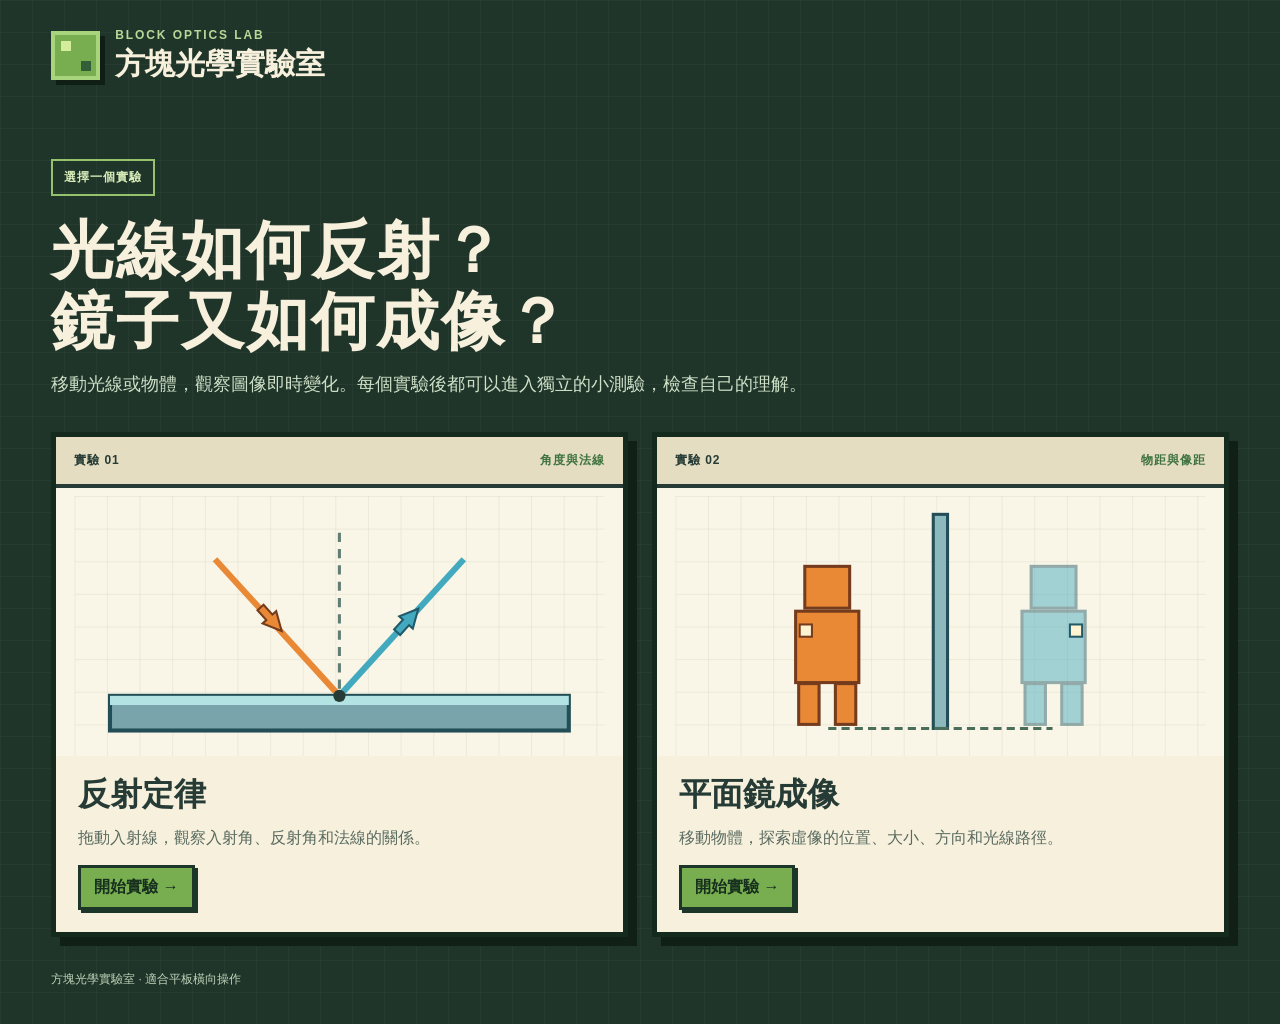
==== index.html @ 4ec4e585 "Add interactive optics simulators and quizzes" ====
<!doctype html>
<html lang="zh-Hant">
<head>
  <meta charset="utf-8">
  <meta name="viewport" content="width=device-width, initial-scale=1">
  <meta name="theme-color" content="#203529">
  <title>方塊光學實驗室｜選擇實驗</title>
  <style>
    :root { font-family: "Noto Sans TC", "PingFang TC", "Microsoft JhengHei", sans-serif; color: #f6f0dc; background: #203529; }
    * { box-sizing: border-box; }
    body { margin: 0; min-width: 320px; }
    .page { min-height: 100vh; padding: 28px clamp(18px, 4vw, 58px) 36px; background-color: #203529; background-image: linear-gradient(#ffffff08 1px, transparent 1px), linear-gradient(90deg, #ffffff08 1px, transparent 1px); background-size: 32px 32px; }
    .wrap { max-width: 1320px; margin-inline: auto; }
    .brand { display: flex; align-items: center; gap: 15px; }
    .brand-mark { width: 49px; height: 49px; flex: none; border: 4px solid #a8d47d; background: #78ad50; box-shadow: 5px 5px 0 #101f16; position: relative; }
    .brand-mark::before, .brand-mark::after { content: ""; position: absolute; width: 10px; height: 10px; background: #d3ed9c; }
    .brand-mark::before { top: 6px; left: 6px; }
    .brand-mark::after { bottom: 5px; right: 5px; background: #315f38; }
    .brand p { margin: 0 0 3px; color: #b7d997; font-size: 12px; font-weight: 900; letter-spacing: .16em; }
    .brand h1 { margin: 0; font-size: clamp(20px, 2.4vw, 30px); line-height: 1.25; }
    .hero { max-width: 850px; margin: clamp(45px, 6vw, 90px) 0 31px; }
    .tag { display: inline-block; padding: 8px 11px; border: 2px solid #96c16d; color: #d7ecb8; font-size: 12px; font-weight: 900; letter-spacing: .08em; }
    .hero h2 { margin: 19px 0 13px; font-size: clamp(34px, 5vw, 63px); letter-spacing: .03em; line-height: 1.12; }
    .hero p { margin: 0; color: #cee0c8; font-size: clamp(15px, 1.6vw, 18px); line-height: 1.75; }
    .cards { display: grid; grid-template-columns: repeat(2, minmax(0, 1fr)); gap: 24px; }
    .lab-card { display: flex; flex-direction: column; min-width: 0; overflow: hidden; border: 5px solid #142a1d; background: #f6f0dc; color: #263b35; text-decoration: none; box-shadow: 9px 9px 0 #102017; transition: transform .15s, box-shadow .15s; }
    .lab-card:hover { transform: translate(-3px, -3px); box-shadow: 12px 12px 0 #102017; }
    .lab-card:focus-visible { outline: 4px solid #e98936; outline-offset: 5px; }
    .card-top { display: flex; align-items: center; justify-content: space-between; gap: 15px; padding: 15px 18px; background: #e5ddc2; border-bottom: 4px solid #263b35; font-size: 12px; font-weight: 900; letter-spacing: .08em; }
    .card-top span:last-child { color: #3f733f; }
    .preview { padding: 8px 10px 0; background: #f9f5e7; }
    .preview svg { display: block; width: 100%; height: auto; max-height: 260px; }
    .card-info { display: flex; flex-direction: column; gap: 8px; flex: 1; padding: 17px 22px 22px; }
    .card-info h3 { margin: 0; font-size: clamp(23px, 2.6vw, 32px); }
    .card-info p { margin: 0; color: #596a60; line-height: 1.6; }
    .card-action { display: inline-block; align-self: flex-start; margin-top: 7px; padding: 9px 13px; border: 3px solid #1c3729; background: #78ad50; color: #17301e; box-shadow: 3px 3px 0 #1c3729; font-weight: 900; }
    footer { margin-top: 34px; color: #bed4ba; font-size: 12px; }
    @media (max-width: 780px) { .cards { grid-template-columns: 1fr; } }
    @media (max-width: 420px) { .page { padding: 18px 13px 28px; } .lab-card { box-shadow: 5px 5px 0 #102017; } }
  </style>
</head>
<body>
  <main class="page">
    <div class="wrap">
      <header class="brand">
        <div class="brand-mark" aria-hidden="true"></div>
        <div><p>BLOCK OPTICS LAB</p><h1>方塊光學實驗室</h1></div>
      </header>

      <section class="hero" aria-labelledby="main-title">
        <span class="tag">選擇一個實驗</span>
        <h2 id="main-title">光線如何反射？<br>鏡子又如何成像？</h2>
        <p>移動光線或物體，觀察圖像即時變化。每個實驗後都可以進入獨立的小測驗，檢查自己的理解。</p>
      </section>

      <div class="cards">
        <a class="lab-card" href="reflection.html" aria-label="進入反射定律模擬器">
          <div class="card-top"><span>實驗 01</span><span>角度與法線</span></div>
          <div class="preview">
            <svg viewBox="0 0 520 255" role="img" aria-label="光線射向平面鏡後反射的預覽圖">
              <defs><pattern id="reflect-grid" width="32" height="32" patternUnits="userSpaceOnUse"><path d="M32 0H0V32" fill="none" stroke="#dfdfcc"/></pattern></defs>
              <rect width="520" height="255" fill="#f9f5e7"/><rect width="520" height="255" fill="url(#reflect-grid)"/>
              <rect x="35" y="196" width="450" height="34" fill="#7aa4ab" stroke="#244e57" stroke-width="4"/><rect x="35" y="196" width="450" height="9" fill="#b4e3e4"/>
              <path d="M260 36V196" stroke="#627d73" stroke-width="3" stroke-dasharray="9 7"/>
              <path d="M138 62L260 196" fill="none" stroke="#e98936" stroke-width="6"/>
              <path d="M260 196L382 62" fill="none" stroke="#42a9be" stroke-width="6"/>
              <path d="M14 0L-4 -9V-4H-17V4H-4V9Z" transform="translate(194 122) rotate(48)" fill="#e98936" stroke="#743b1c" stroke-width="2"/>
              <path d="M14 0L-4 -9V-4H-17V4H-4V9Z" transform="translate(328 121) rotate(-48)" fill="#42a9be" stroke="#205a68" stroke-width="2"/>
              <circle cx="260" cy="196" r="6" fill="#263b35"/>
            </svg>
          </div>
          <div class="card-info"><h3>反射定律</h3><p>拖動入射線，觀察入射角、反射角和法線的關係。</p><span class="card-action">開始實驗 →</span></div>
        </a>

        <a class="lab-card" href="mirror.html" aria-label="進入平面鏡成像模擬器">
          <div class="card-top"><span>實驗 02</span><span>物距與像距</span></div>
          <div class="preview">
            <svg viewBox="0 0 520 255" role="img" aria-label="鏡前方塊人物與鏡後等距虛像的預覽圖">
              <defs><pattern id="image-grid" width="32" height="32" patternUnits="userSpaceOnUse"><path d="M32 0H0V32" fill="none" stroke="#dfdfcc"/></pattern></defs>
              <rect width="520" height="255" fill="#f9f5e7"/><rect width="520" height="255" fill="url(#image-grid)"/>
              <rect x="253" y="18" width="14" height="210" fill="#8bb9be" stroke="#244e57" stroke-width="3"/>
              <g fill="#e98936" stroke="#743b1c" stroke-width="3"><rect x="127" y="69" width="44" height="41"/><rect x="118" y="113" width="62" height="70"/><rect x="121" y="184" width="20" height="40"/><rect x="157" y="184" width="20" height="40"/></g>
              <rect x="122" y="126" width="12" height="12" fill="#fff4d2" stroke="#743b1c" stroke-width="2"/>
              <g opacity=".47" fill="#42a9be" stroke="#205a68" stroke-width="3"><rect x="349" y="69" width="44" height="41"/><rect x="340" y="113" width="62" height="70"/><rect x="343" y="184" width="20" height="40"/><rect x="379" y="184" width="20" height="40"/></g>
              <rect x="387" y="126" width="12" height="12" fill="#fff4d2" stroke="#205a68" stroke-width="2"/>
              <path d="M150 228H260M260 228H370" stroke="#4b6e5b" stroke-width="3" stroke-dasharray="8 5"/>
            </svg>
          </div>
          <div class="card-info"><h3>平面鏡成像</h3><p>移動物體，探索虛像的位置、大小、方向和光線路徑。</p><span class="card-action">開始實驗 →</span></div>
        </a>
      </div>
      <footer>方塊光學實驗室 · 適合平板橫向操作</footer>
    </div>
  </main>
</body>
</html>
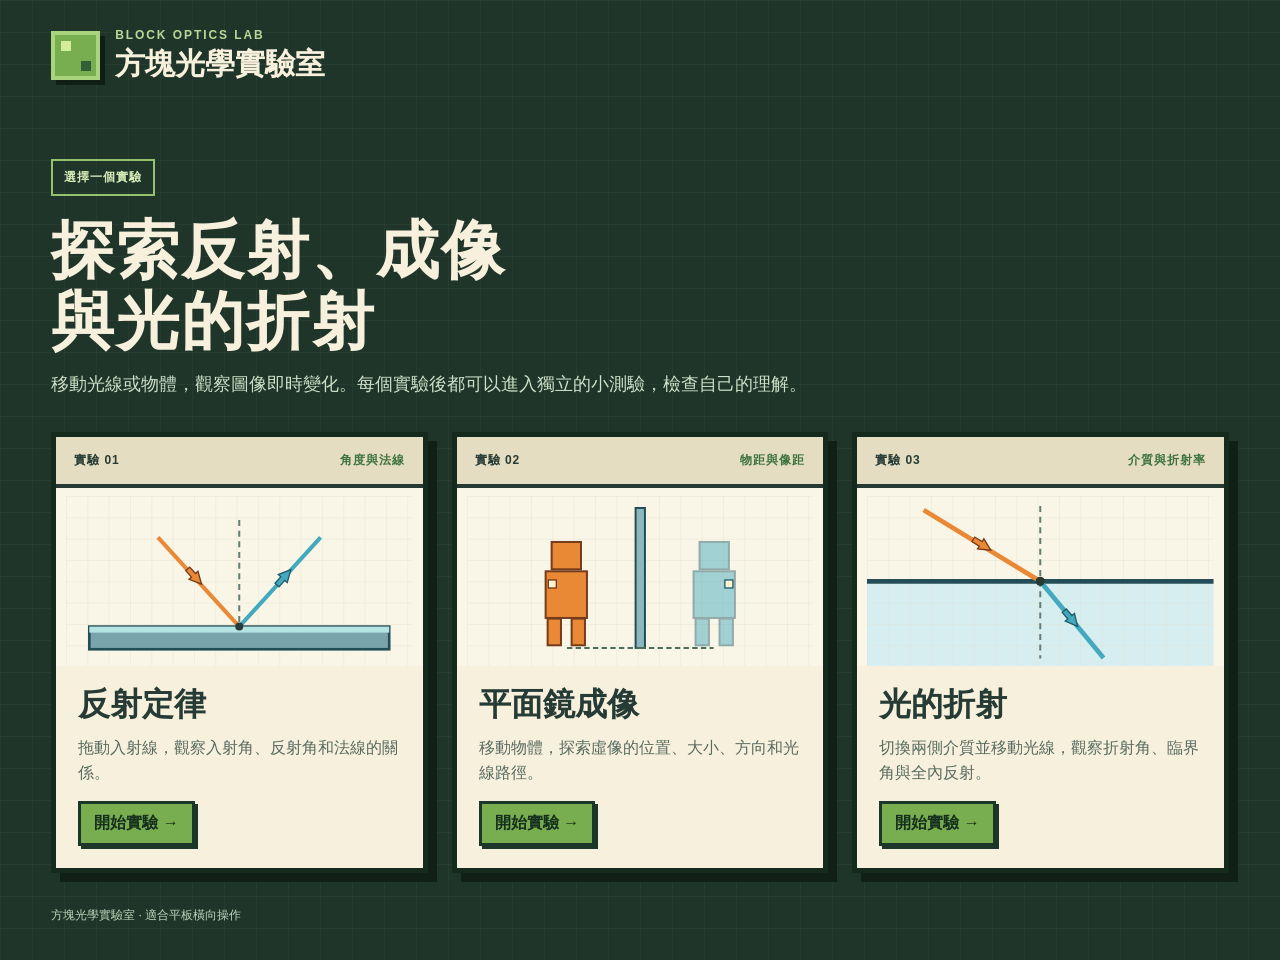
==== commit e508f97e: "Add refraction simulator and seven-question quiz" ====
--- a/index.html
+++ b/index.html
@@ -22,7 +22,7 @@
     .tag { display: inline-block; padding: 8px 11px; border: 2px solid #96c16d; color: #d7ecb8; font-size: 12px; font-weight: 900; letter-spacing: .08em; }
     .hero h2 { margin: 19px 0 13px; font-size: clamp(34px, 5vw, 63px); letter-spacing: .03em; line-height: 1.12; }
     .hero p { margin: 0; color: #cee0c8; font-size: clamp(15px, 1.6vw, 18px); line-height: 1.75; }
-    .cards { display: grid; grid-template-columns: repeat(2, minmax(0, 1fr)); gap: 24px; }
+    .cards { display: grid; grid-template-columns: repeat(3, minmax(0, 1fr)); gap: 24px; }
     .lab-card { display: flex; flex-direction: column; min-width: 0; overflow: hidden; border: 5px solid #142a1d; background: #f6f0dc; color: #263b35; text-decoration: none; box-shadow: 9px 9px 0 #102017; transition: transform .15s, box-shadow .15s; }
     .lab-card:hover { transform: translate(-3px, -3px); box-shadow: 12px 12px 0 #102017; }
     .lab-card:focus-visible { outline: 4px solid #e98936; outline-offset: 5px; }
@@ -35,6 +35,7 @@
     .card-info p { margin: 0; color: #596a60; line-height: 1.6; }
     .card-action { display: inline-block; align-self: flex-start; margin-top: 7px; padding: 9px 13px; border: 3px solid #1c3729; background: #78ad50; color: #17301e; box-shadow: 3px 3px 0 #1c3729; font-weight: 900; }
     footer { margin-top: 34px; color: #bed4ba; font-size: 12px; }
+    @media (max-width: 1100px) { .cards { grid-template-columns: repeat(2, minmax(0, 1fr)); } }
     @media (max-width: 780px) { .cards { grid-template-columns: 1fr; } }
     @media (max-width: 420px) { .page { padding: 18px 13px 28px; } .lab-card { box-shadow: 5px 5px 0 #102017; } }
   </style>
@@ -49,7 +50,7 @@
 
       <section class="hero" aria-labelledby="main-title">
         <span class="tag">選擇一個實驗</span>
-        <h2 id="main-title">光線如何反射？<br>鏡子又如何成像？</h2>
+        <h2 id="main-title">探索反射、成像<br>與光的折射</h2>
         <p>移動光線或物體，觀察圖像即時變化。每個實驗後都可以進入獨立的小測驗，檢查自己的理解。</p>
       </section>
 
@@ -88,6 +89,21 @@
           </div>
           <div class="card-info"><h3>平面鏡成像</h3><p>移動物體，探索虛像的位置、大小、方向和光線路徑。</p><span class="card-action">開始實驗 →</span></div>
         </a>
+        <a class="lab-card" href="refraction.html" aria-label="進入光的折射模擬器">
+          <div class="card-top"><span>實驗 03</span><span>介質與折射率</span></div>
+          <div class="preview">
+            <svg viewBox="0 0 520 255" role="img" aria-label="光線由空氣進入水後偏向法線的預覽圖">
+              <defs><pattern id="refract-grid" width="32" height="32" patternUnits="userSpaceOnUse"><path d="M32 0H0V32" fill="none" stroke="#dfdfcc"/></pattern></defs>
+              <rect width="520" height="255" fill="#f9f5e7"/><rect y="128" width="520" height="127" fill="#d7eef0"/><rect width="520" height="255" fill="url(#refract-grid)"/>
+              <path d="M0 128H520" stroke="#244e57" stroke-width="7"/><path d="M260 15V244" stroke="#627d73" stroke-width="3" stroke-dasharray="9 7"/>
+              <path d="M85 21L260 128" fill="none" stroke="#e98936" stroke-width="7"/><path d="M260 128L355 243" fill="none" stroke="#42a9be" stroke-width="7"/>
+              <path d="M14 0L-4 -9V-4H-17V4H-4V9Z" transform="translate(174 74) rotate(32)" fill="#e98936" stroke="#743b1c" stroke-width="2"/>
+              <path d="M14 0L-4 -9V-4H-17V4H-4V9Z" transform="translate(307 185) rotate(50)" fill="#42a9be" stroke="#205a68" stroke-width="2"/>
+              <circle cx="260" cy="128" r="7" fill="#263b35"/>
+            </svg>
+          </div>
+          <div class="card-info"><h3>光的折射</h3><p>切換兩側介質並移動光線，觀察折射角、臨界角與全內反射。</p><span class="card-action">開始實驗 →</span></div>
+        </a>
       </div>
       <footer>方塊光學實驗室 · 適合平板橫向操作</footer>
     </div>
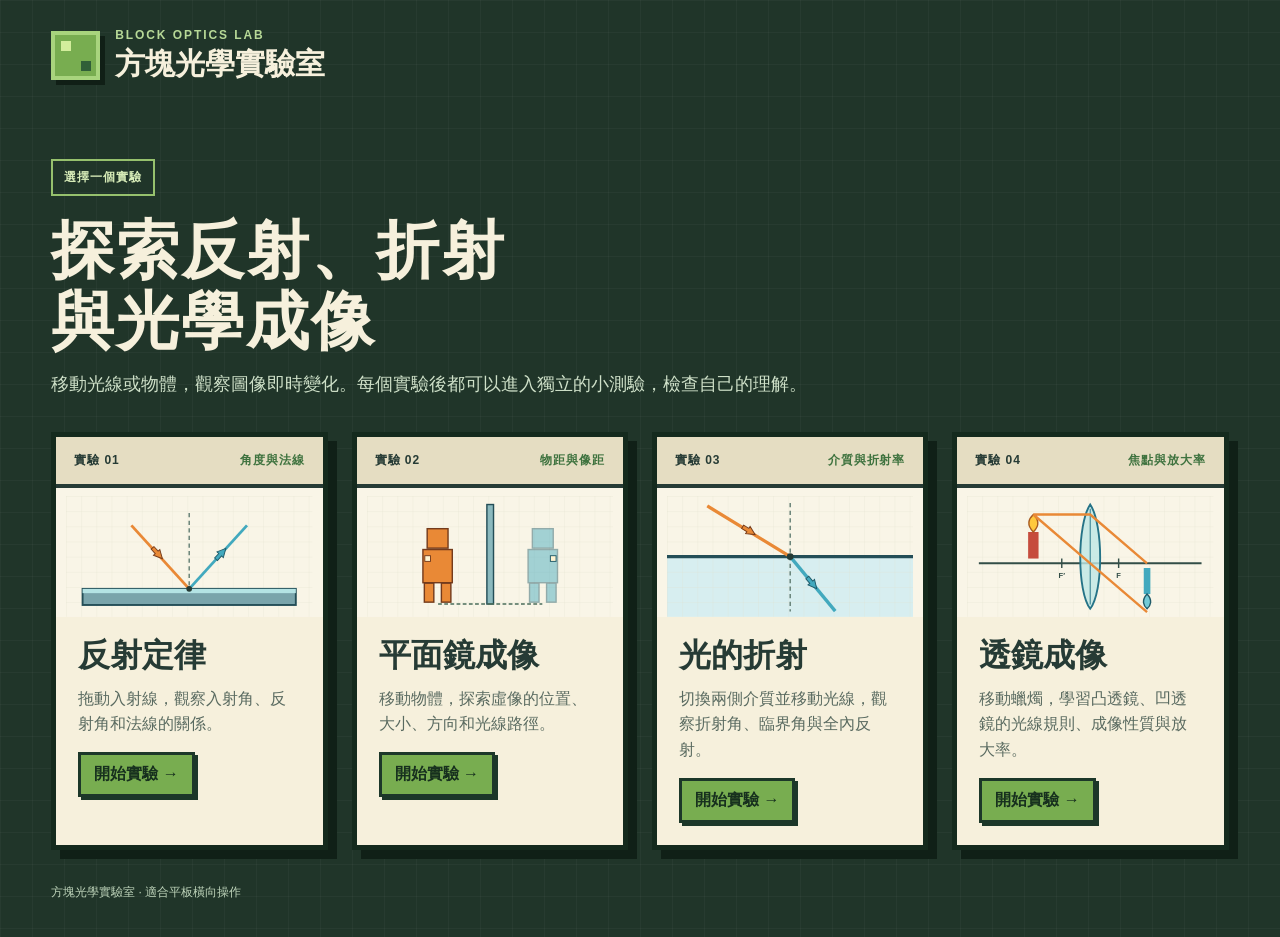
==== commit b00bb905: "Add lens simulator and quiz Add convex and concave lens ray diagrams, image properties, magnificatio" ====
--- a/index.html
+++ b/index.html
@@ -22,7 +22,7 @@
     .tag { display: inline-block; padding: 8px 11px; border: 2px solid #96c16d; color: #d7ecb8; font-size: 12px; font-weight: 900; letter-spacing: .08em; }
     .hero h2 { margin: 19px 0 13px; font-size: clamp(34px, 5vw, 63px); letter-spacing: .03em; line-height: 1.12; }
     .hero p { margin: 0; color: #cee0c8; font-size: clamp(15px, 1.6vw, 18px); line-height: 1.75; }
-    .cards { display: grid; grid-template-columns: repeat(3, minmax(0, 1fr)); gap: 24px; }
+    .cards { display: grid; grid-template-columns: repeat(4, minmax(0, 1fr)); gap: 24px; }
     .lab-card { display: flex; flex-direction: column; min-width: 0; overflow: hidden; border: 5px solid #142a1d; background: #f6f0dc; color: #263b35; text-decoration: none; box-shadow: 9px 9px 0 #102017; transition: transform .15s, box-shadow .15s; }
     .lab-card:hover { transform: translate(-3px, -3px); box-shadow: 12px 12px 0 #102017; }
     .lab-card:focus-visible { outline: 4px solid #e98936; outline-offset: 5px; }
@@ -50,7 +50,7 @@
 
       <section class="hero" aria-labelledby="main-title">
         <span class="tag">選擇一個實驗</span>
-        <h2 id="main-title">探索反射、成像<br>與光的折射</h2>
+        <h2 id="main-title">探索反射、折射<br>與光學成像</h2>
         <p>移動光線或物體，觀察圖像即時變化。每個實驗後都可以進入獨立的小測驗，檢查自己的理解。</p>
       </section>
 
@@ -104,6 +104,24 @@
           </div>
           <div class="card-info"><h3>光的折射</h3><p>切換兩側介質並移動光線，觀察折射角、臨界角與全內反射。</p><span class="card-action">開始實驗 →</span></div>
         </a>
+
+        <a class="lab-card" href="lens.html" aria-label="進入透鏡成像模擬器">
+          <div class="card-top"><span>實驗 04</span><span>焦點與放大率</span></div>
+          <div class="preview">
+            <svg viewBox="0 0 520 255" role="img" aria-label="蠟燭經凸透鏡形成倒立實像的預覽圖">
+              <defs><pattern id="lens-card-grid" width="32" height="32" patternUnits="userSpaceOnUse"><path d="M32 0H0V32" fill="none" stroke="#dfdfcc"/></pattern></defs>
+              <rect width="520" height="255" fill="#f9f5e7"/><rect width="520" height="255" fill="url(#lens-card-grid)"/>
+              <path d="M25 142H495" stroke="#334e47" stroke-width="4"/>
+              <path d="M260 18C232 60 232 202 260 238C288 202 288 60 260 18Z" fill="#bfe8e7" fill-opacity=".8" stroke="#257387" stroke-width="4"/>
+              <path d="M260 27V229" stroke="#257387" stroke-width="2"/>
+              <path d="M140 132V76" stroke="#c64c3d" stroke-width="22"/><path d="M140 76C125 61 130 48 140 39C150 48 155 61 140 76Z" fill="#ffc83d" stroke="#a85a20" stroke-width="3"/>
+              <path d="M140 39L260 39L380 142M140 39L260 142L380 245" fill="none" stroke="#e98936" stroke-width="5"/>
+              <path d="M380 152V207" stroke="#42a9be" stroke-width="14"/><path d="M380 207C368 220 372 231 380 238C388 231 392 220 380 207Z" fill="#73cbd7" stroke="#205a68" stroke-width="3"/>
+              <path d="M200 132V152M320 132V152" stroke="#334e47" stroke-width="3"/><text x="200" y="173" text-anchor="middle" font-size="16" font-weight="900" fill="#334e47">F′</text><text x="320" y="173" text-anchor="middle" font-size="16" font-weight="900" fill="#334e47">F</text>
+            </svg>
+          </div>
+          <div class="card-info"><h3>透鏡成像</h3><p>移動蠟燭，學習凸透鏡、凹透鏡的光線規則、成像性質與放大率。</p><span class="card-action">開始實驗 →</span></div>
+        </a>
       </div>
       <footer>方塊光學實驗室 · 適合平板橫向操作</footer>
     </div>
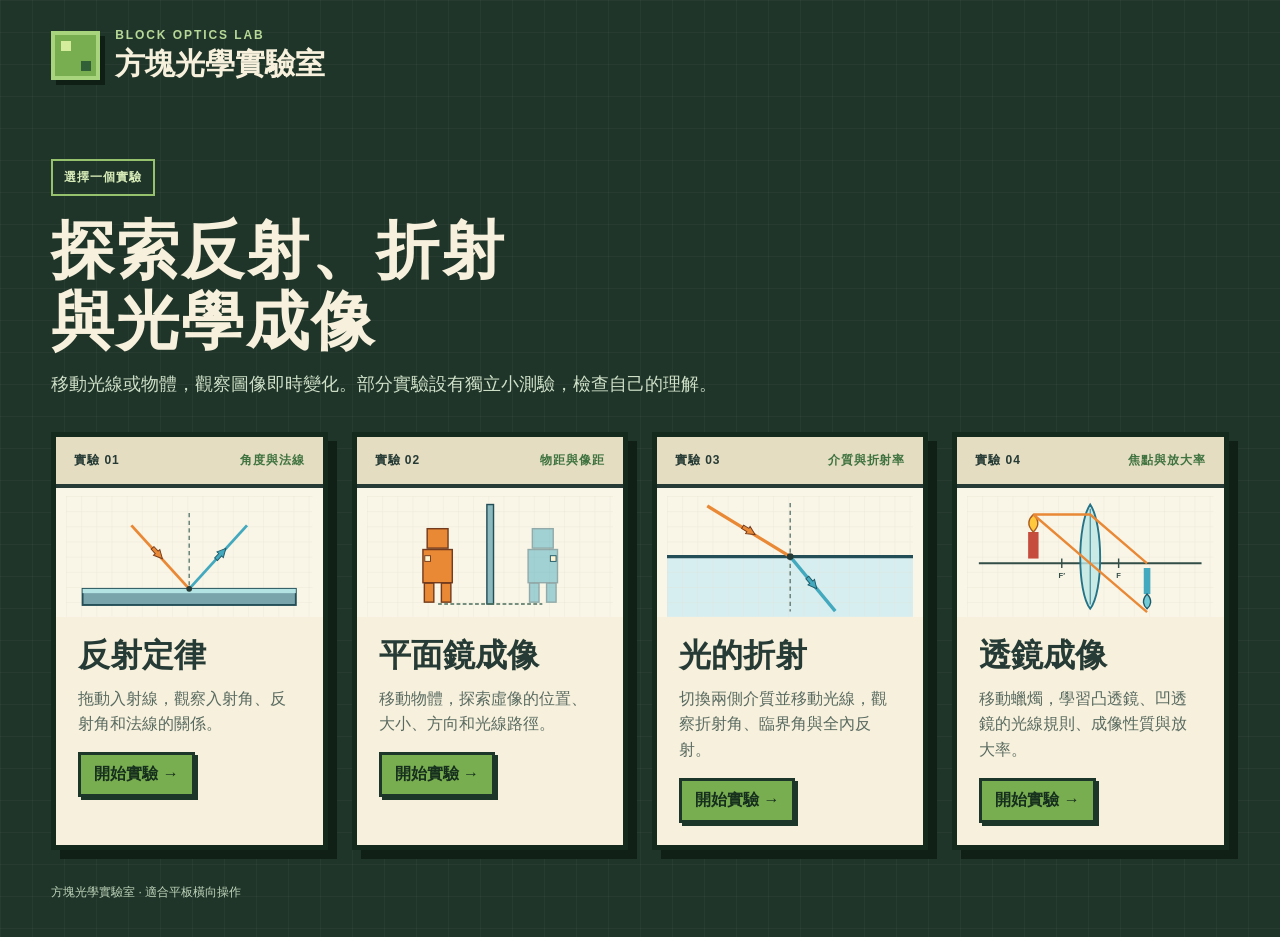
==== commit 419a5206: "Remove lens imaging quiz" ====
--- a/index.html
+++ b/index.html
@@ -51,7 +51,7 @@
       <section class="hero" aria-labelledby="main-title">
         <span class="tag">選擇一個實驗</span>
         <h2 id="main-title">探索反射、折射<br>與光學成像</h2>
-        <p>移動光線或物體，觀察圖像即時變化。每個實驗後都可以進入獨立的小測驗，檢查自己的理解。</p>
+        <p>移動光線或物體，觀察圖像即時變化。部分實驗設有獨立小測驗，檢查自己的理解。</p>
       </section>
 
       <div class="cards">
